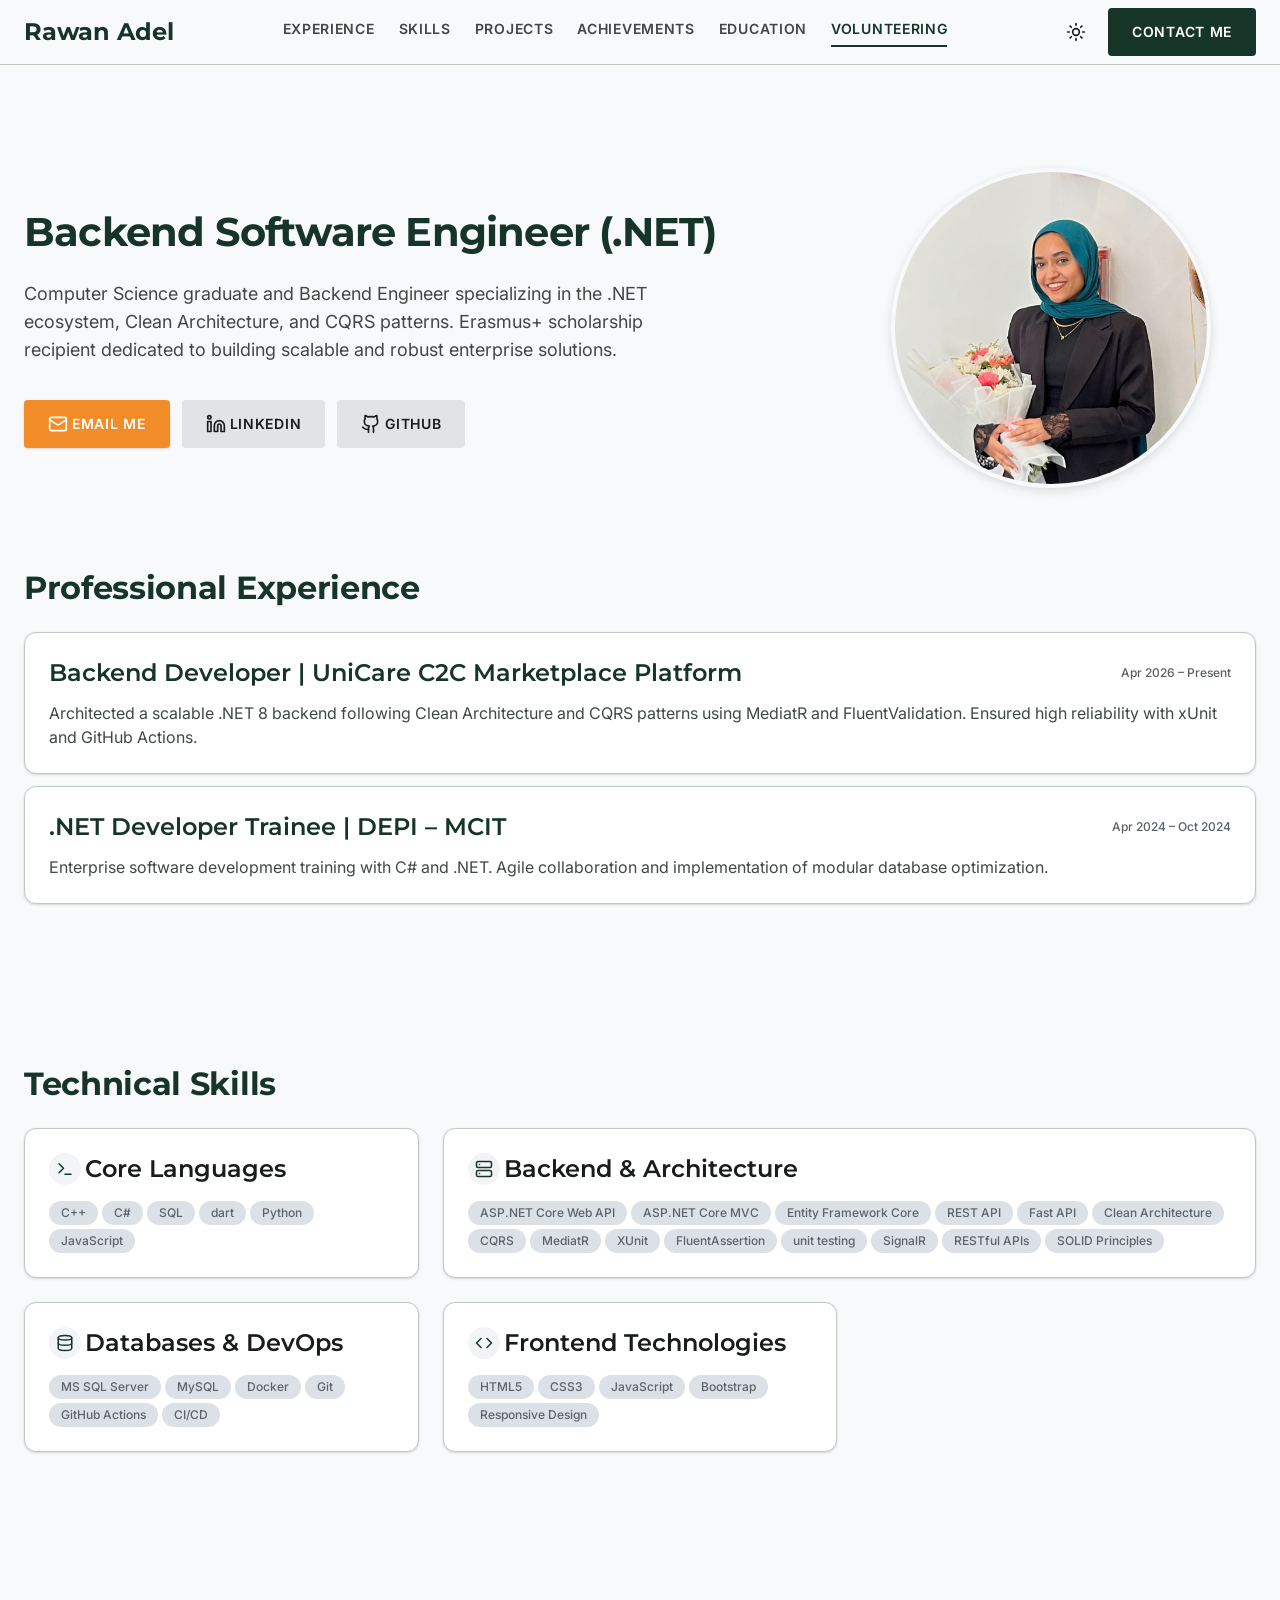
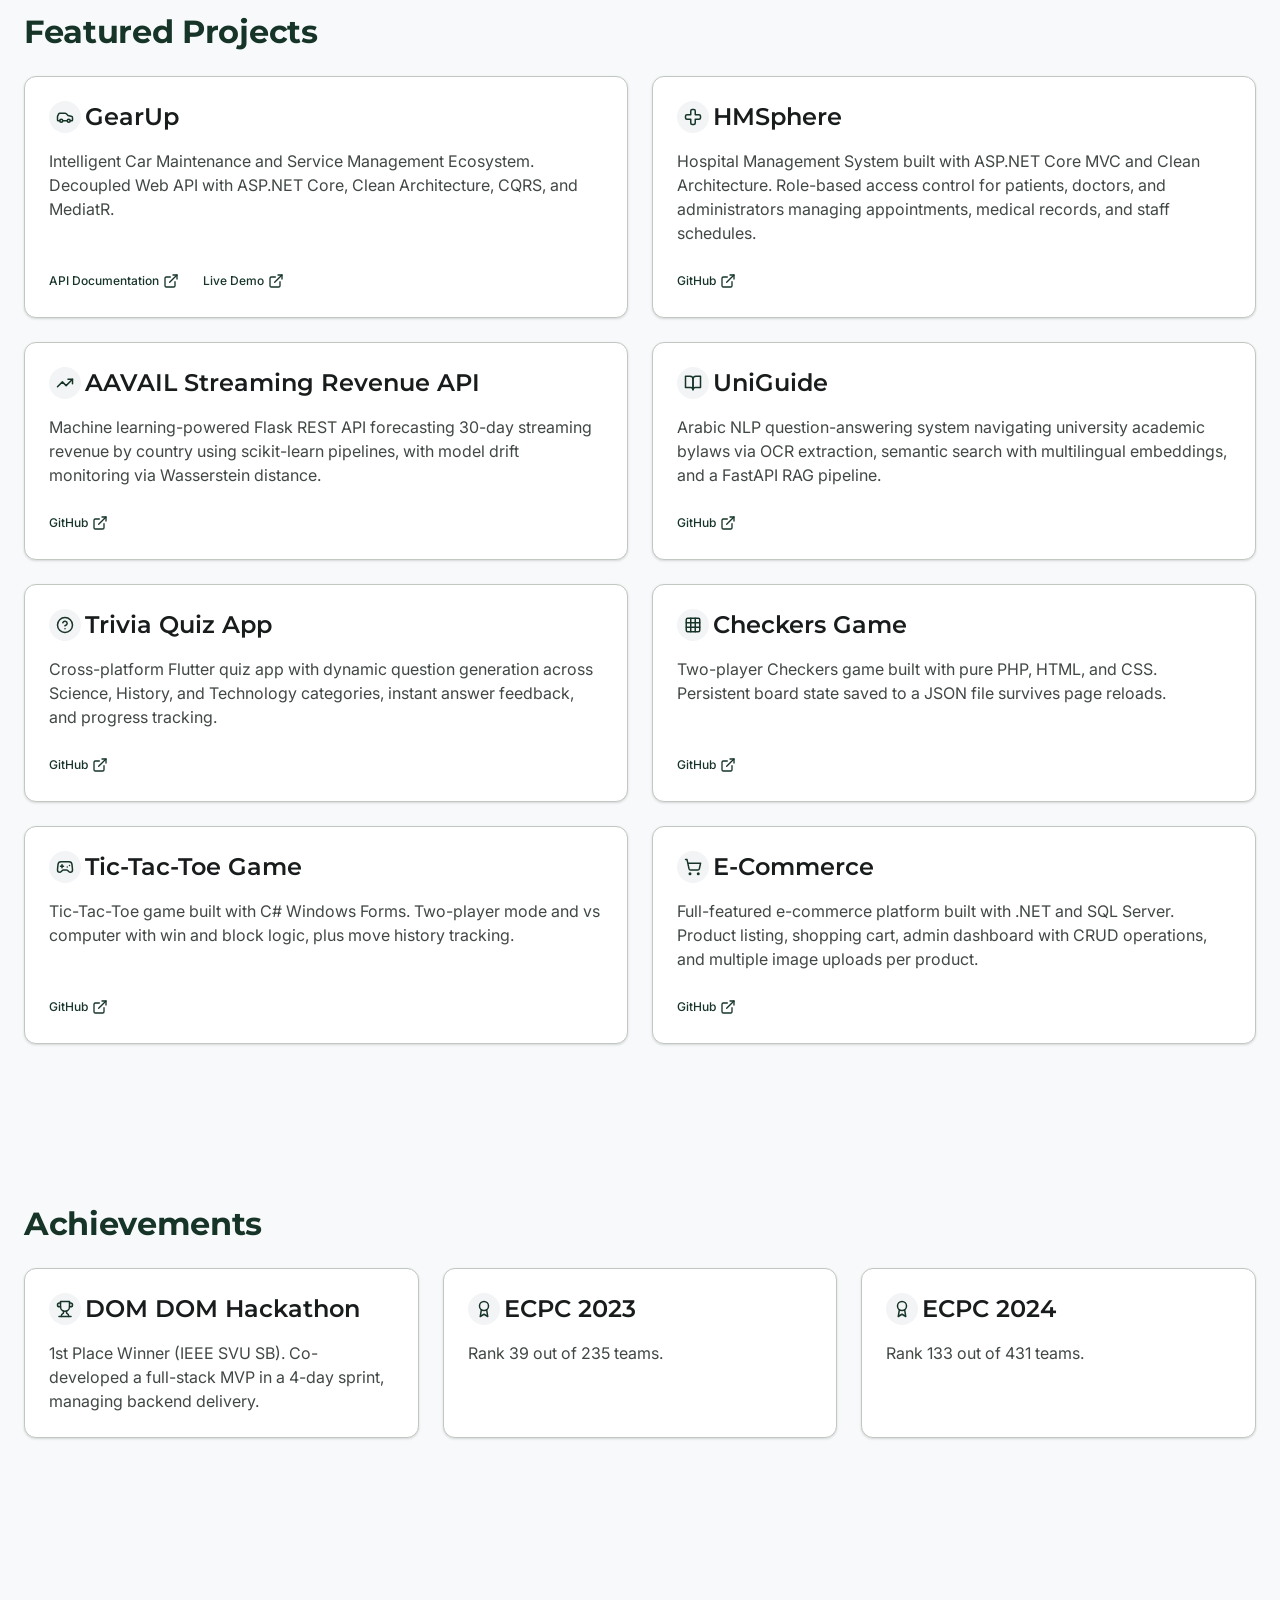
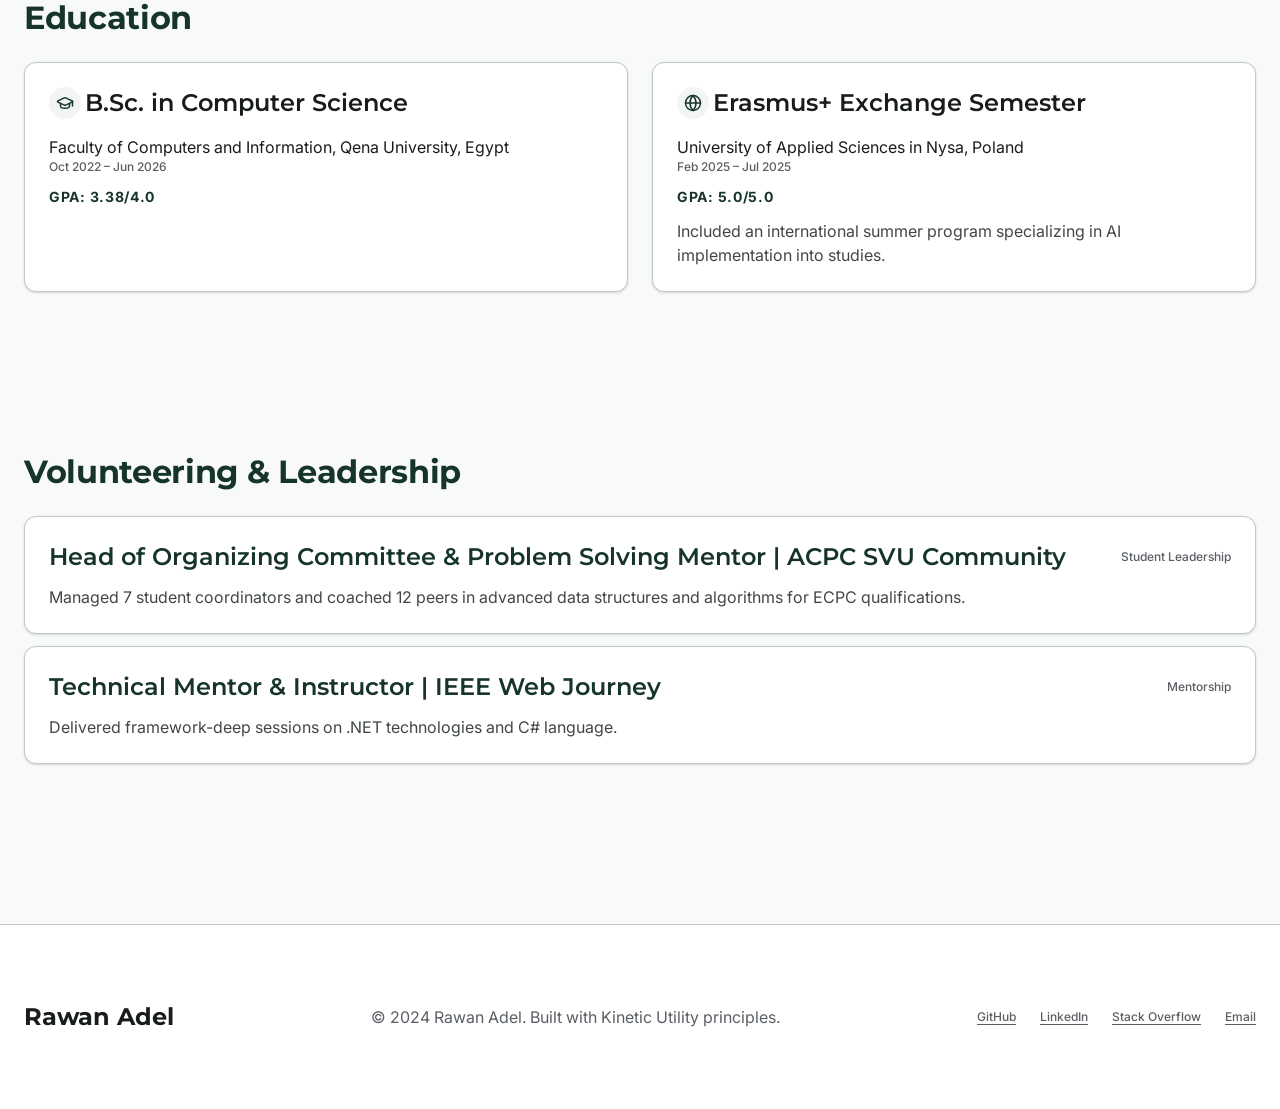
==== index.html @ a64c2edf "Initial commit: Rawan Adel portfolio site" ====
<!DOCTYPE html>
<html lang="en" data-theme="light">
<head>
  <meta charset="utf-8">
  <meta name="viewport" content="width=device-width, initial-scale=1.0">
  <title>Rawan Adel | Backend Software Engineer (.NET)</title>
  <meta name="description" content="Portfolio of Rawan Adel, Backend Software Engineer specializing in the .NET ecosystem, Clean Architecture, and CQRS patterns.">
  <link rel="icon" type="image/svg+xml" href="assets/favicon.svg">
  <link rel="preconnect" href="https://fonts.googleapis.com">
  <link rel="preconnect" href="https://fonts.gstatic.com" crossorigin>
  <link href="https://fonts.googleapis.com/css2?family=Montserrat:wght@500;600;700&family=Inter:wght@400;500;600&display=swap" rel="stylesheet">
  <link rel="stylesheet" href="css/styles.css">
  <script>
    (function () {
      var stored = null;
      try { stored = localStorage.getItem('theme'); } catch (e) {}
      var theme = stored || (window.matchMedia('(prefers-color-scheme: dark)').matches ? 'dark' : 'light');
      document.documentElement.dataset.theme = theme;
    })();
  </script>
</head>
<body>
  <a class="skip-link" href="#main">Skip to content</a>

  <div id="partial-nav"></div>

  <main id="main">
    <div id="partial-hero"></div>
    <div id="partial-experience"></div>
    <div id="partial-skills"></div>
    <div id="partial-projects"></div>
    <div id="partial-achievements"></div>
    <div id="partial-education"></div>
    <div id="partial-volunteering"></div>
  </main>

  <div id="partial-footer"></div>

  <script src="js/main.js"></script>
</body>
</html>
---- css/styles.css ----
:root {
  --surface: #f8f9fa;
  --surface-dim: #d9dadb;
  --surface-bright: #f8f9fa;
  --surface-container-lowest: #ffffff;
  --surface-container-low: #f3f4f5;
  --surface-container: #edeeef;
  --surface-container-high: #e7e8e9;
  --surface-container-highest: #e1e3e4;
  --on-surface: #191c1d;
  --on-surface-variant: #414844;
  --inverse-surface: #2e3132;
  --inverse-on-surface: #f0f1f2;
  --outline: #727974;
  --outline-variant: #c1c8c2;
  --surface-tint: #456556;
  --primary: #163528;
  --on-primary: #ffffff;
  --primary-container: #2d4c3e;
  --on-primary-container: #99bbaa;
  --inverse-primary: #accebc;
  --secondary: #5a5f65;
  --on-secondary: #ffffff;
  --secondary-container: #dce0e7;
  --on-secondary-container: #5e6369;
  --tertiary: #4c2600;
  --on-tertiary: #ffffff;
  --tertiary-container: #6d3800;
  --on-tertiary-container: #ff9c42;
  --error: #ba1a1a;
  --on-error: #ffffff;
  --error-container: #ffdad6;
  --on-error-container: #93000a;
  --primary-fixed: #c7ebd7;
  --primary-fixed-dim: #accebc;
  --on-primary-fixed: #012115;
  --on-primary-fixed-variant: #2e4d3f;
  --secondary-fixed: #dee3e9;
  --secondary-fixed-dim: #c2c7cd;
  --on-secondary-fixed: #171c21;
  --on-secondary-fixed-variant: #42474d;
  --tertiary-fixed: #ffdcc3;
  --tertiary-fixed-dim: #ffb77d;
  --on-tertiary-fixed: #2f1500;
  --on-tertiary-fixed-variant: #6e3900;
  --background: #f8f9fa;
  --on-background: #191c1d;
  --surface-variant: #e1e3e4;
  --accent: #f28c28;

  --font-headline: "Montserrat", "Segoe UI", system-ui, sans-serif;
  --font-body: "Inter", "Segoe UI", system-ui, sans-serif;

  --text-headline-xl: 40px;
  --text-headline-lg: 32px;
  --text-headline-lg-mobile: 28px;
  --text-headline-md: 24px;
  --text-body-lg: 18px;
  --text-body-md: 16px;
  --text-label-md: 14px;
  --text-label-sm: 12px;

  --radius-sm: 0.25rem;
  --radius-md: 0.75rem;
  --radius-lg: 1rem;
  --radius-xl: 1.5rem;
  --radius-full: 9999px;

  --sp-xs: 4px;
  --sp-sm: 12px;
  --sp-md: 24px;
  --sp-lg: 48px;
  --sp-xl: 80px;
  --container-max: 1280px;
  --gutter: 24px;
  --margin-mobile: 16px;
  --nav-height: 64px;

  --shadow-sm: 0 1px 2px rgba(25, 28, 29, 0.06), 0 1px 3px rgba(25, 28, 29, 0.1);
  --shadow-md: 0 4px 12px rgba(25, 28, 29, 0.08), 0 2px 6px rgba(25, 28, 29, 0.06);
  --shadow-lg: 0 12px 32px rgba(25, 28, 29, 0.14);
}

[data-theme="dark"] {
  --surface: #121413;
  --surface-dim: #0b0d0c;
  --surface-bright: #383a39;
  --surface-container-lowest: #0d0f0e;
  --surface-container-low: #1a1c1b;
  --surface-container: #1e2120;
  --surface-container-high: #282b2a;
  --surface-container-highest: #333635;
  --on-surface: #e0e3df;
  --on-surface-variant: #c1cac4;
  --inverse-surface: #e0e3df;
  --inverse-on-surface: #2e3132;
  --outline: #8b938d;
  --outline-variant: #424b45;
  --surface-tint: #accebc;
  --primary: #accebc;
  --on-primary: #1b3628;
  --primary-container: #2d4c3e;
  --on-primary-container: #accebc;
  --inverse-primary: #163528;
  --secondary: #c2c7cd;
  --on-secondary: #2c3137;
  --secondary-container: #42474d;
  --on-secondary-container: #dee3e9;
  --tertiary: #ffb77d;
  --on-tertiary: #482008;
  --tertiary-container: #6d3800;
  --on-tertiary-container: #ff9c42;
  --error: #ffb4ab;
  --on-error: #690005;
  --error-container: #93000a;
  --on-error-container: #ffdad6;
  --primary-fixed: #c7ebd7;
  --primary-fixed-dim: #accebc;
  --on-primary-fixed: #012115;
  --on-primary-fixed-variant: #2e4d3f;
  --secondary-fixed: #dee3e9;
  --secondary-fixed-dim: #c2c7cd;
  --on-secondary-fixed: #171c21;
  --on-secondary-fixed-variant: #42474d;
  --tertiary-fixed: #ffdcc3;
  --tertiary-fixed-dim: #ffb77d;
  --on-tertiary-fixed: #2f1500;
  --on-tertiary-fixed-variant: #6e3900;
  --background: #121413;
  --on-background: #e0e3df;
  --surface-variant: #424b45;
  --accent: #f28c28;

  --shadow-sm: 0 1px 2px rgba(0, 0, 0, 0.3);
  --shadow-md: 0 4px 12px rgba(0, 0, 0, 0.35);
  --shadow-lg: 0 12px 32px rgba(0, 0, 0, 0.5);
}

*,
*::before,
*::after {
  box-sizing: border-box;
}

html {
  scroll-behavior: smooth;
  scroll-padding-top: calc(var(--nav-height) + var(--sp-md));
}

body {
  margin: 0;
  padding-top: var(--nav-height);
  font-family: var(--font-body);
  font-size: var(--text-body-md);
  line-height: 24px;
  color: var(--on-background);
  background: var(--background);
  -webkit-font-smoothing: antialiased;
  transition: background-color 0.3s ease, color 0.3s ease;
}

h1, h2, h3, p {
  margin: 0;
}

a {
  color: var(--primary);
}

img, svg {
  display: block;
  max-width: 100%;
}

::selection {
  background: var(--primary);
  color: var(--on-primary);
}

:focus-visible {
  outline: 3px solid var(--primary);
  outline-offset: 2px;
  border-radius: var(--radius-sm);
}

.container {
  width: 100%;
  max-width: var(--container-max);
  margin-inline: auto;
  padding-inline: var(--margin-mobile);
}

@media (min-width: 768px) {
  .container {
    padding-inline: var(--gutter);
  }
}

.section {
  padding-block: var(--sp-xl);
}

.section__title {
  margin-bottom: var(--sp-md);
}

/* Typography utilities */
.headline-xl {
  font-family: var(--font-headline);
  font-size: var(--text-headline-lg-mobile);
  font-weight: 700;
  line-height: 34px;
}

.headline-lg {
  font-family: var(--font-headline);
  font-size: var(--text-headline-lg);
  font-weight: 700;
  line-height: 40px;
  letter-spacing: -0.01em;
}

.headline-md {
  font-family: var(--font-headline);
  font-size: var(--text-headline-md);
  font-weight: 600;
  line-height: 32px;
}

.body-lg {
  font-size: var(--text-body-lg);
  line-height: 28px;
}

.body-md {
  font-size: var(--text-body-md);
  line-height: 24px;
}

.label-md {
  font-size: var(--text-label-md);
  line-height: 20px;
  font-weight: 600;
  letter-spacing: 0.05em;
  text-transform: uppercase;
}

.label-sm {
  font-size: var(--text-label-sm);
  line-height: 16px;
  font-weight: 500;
}

.text-primary {
  color: var(--primary);
}

.text-on-surface-variant {
  color: var(--on-surface-variant);
}

.text-secondary {
  color: var(--secondary);
}

.text-on-surface {
  color: var(--on-surface);
}

@media (min-width: 768px) {
  .headline-xl {
    font-size: var(--text-headline-xl);
    line-height: 48px;
    letter-spacing: -0.02em;
  }
}

/* Buttons */
.btn {
  display: inline-flex;
  align-items: center;
  justify-content: center;
  gap: var(--sp-xs);
  height: 48px;
  padding: 0 var(--sp-md);
  border: none;
  border-radius: var(--radius-sm);
  font-size: var(--text-label-md);
  line-height: 20px;
  font-weight: 600;
  letter-spacing: 0.05em;
  text-transform: uppercase;
  text-decoration: none;
  cursor: pointer;
  transition: opacity 0.2s ease, background-color 0.2s ease, box-shadow 0.2s ease;
}

.btn:hover {
  opacity: 0.9;
}

.btn:active {
  opacity: 1;
}

.btn--accent {
  background: var(--accent);
  color: #ffffff;
  box-shadow: var(--shadow-sm);
}

.btn--primary {
  background: var(--primary);
  color: var(--on-primary);
}

.btn--ghost {
  background: var(--surface-container-highest);
  color: var(--on-surface);
}

.btn--ghost:hover {
  opacity: 1;
  background: var(--outline-variant);
}

.btn .icon {
  width: 20px;
  height: 20px;
}

/* Navigation */
.nav {
  position: fixed;
  inset: 0 0 auto 0;
  z-index: 50;
  background: var(--surface);
  border-bottom: 1px solid var(--outline-variant);
}

.nav__inner {
  display: flex;
  align-items: center;
  justify-content: space-between;
  height: var(--nav-height);
  gap: var(--sp-md);
}

.nav__brand {
  font-family: var(--font-headline);
  font-size: var(--text-headline-md);
  font-weight: 700;
  color: var(--primary);
  text-decoration: none;
  white-space: nowrap;
}

.nav__links {
  display: flex;
  gap: var(--sp-md);
}

.nav__links a {
  padding-bottom: var(--sp-xs);
  border-bottom: 2px solid transparent;
  color: var(--on-surface-variant);
  text-decoration: none;
  font-size: var(--text-label-md);
  font-weight: 600;
  letter-spacing: 0.05em;
  text-transform: uppercase;
  transition: color 0.2s ease, border-color 0.2s ease;
}

.nav__links a:hover,
.nav__links a.is-active {
  color: var(--primary);
  border-color: var(--primary);
}

.nav__actions {
  display: flex;
  align-items: center;
  gap: var(--sp-sm);
}

.nav__contact {
  display: none;
  height: 40px;
}

.icon-btn {
  display: inline-flex;
  align-items: center;
  justify-content: center;
  width: 40px;
  height: 40px;
  border: none;
  border-radius: var(--radius-full);
  background: transparent;
  color: var(--on-surface);
  cursor: pointer;
  transition: background-color 0.2s ease;
}

.icon-btn:hover {
  background: var(--surface-container-low);
}

.icon-btn .icon {
  width: 20px;
  height: 20px;
}

.nav__toggle {
  display: inline-flex;
}

.theme-toggle .icon--moon {
  display: none;
}

[data-theme="dark"] .theme-toggle .icon--moon {
  display: block;
}

[data-theme="dark"] .theme-toggle .icon--sun {
  display: none;
}

@media (max-width: 767.98px) {
  .nav__links {
    position: fixed;
    top: var(--nav-height);
    right: 0;
    bottom: 0;
    z-index: 40;
    flex-direction: column;
    gap: var(--sp-sm);
    width: min(80vw, 320px);
    padding: var(--sp-md);
    background: var(--surface);
    box-shadow: var(--shadow-lg);
    transform: translateX(100%);
    transition: transform 0.3s ease;
  }

  .nav--open .nav__links {
    transform: translateX(0);
  }

  .nav__links a {
    padding: var(--sp-sm) var(--sp-sm);
    border-bottom: none;
    border-left: 3px solid transparent;
  }

  .nav__links a.is-active {
    border-left-color: var(--primary);
  }
}

@media (min-width: 768px) {
  .nav__toggle {
    display: none;
  }

  .nav__contact {
    display: inline-flex;
  }
}

@media (min-width: 1024px) {
  .nav__contact {
    height: 48px;
  }
}

/* Skip link */
.skip-link {
  position: absolute;
  top: -100%;
  left: var(--sp-sm);
  z-index: 100;
  padding: var(--sp-sm) var(--sp-md);
  background: var(--primary);
  color: var(--on-primary);
  border-radius: var(--radius-sm);
  text-decoration: none;
  font-weight: 600;
  transition: top 0.2s ease;
}

.skip-link:focus {
  top: var(--sp-sm);
}

/* Hero */
.hero {
  display: flex;
  flex-direction: column;
  align-items: center;
  gap: var(--sp-lg);
  padding-top: var(--sp-md);
}

.hero__content {
  flex: 1;
  display: flex;
  flex-direction: column;
  gap: var(--sp-md);
  align-items: center;
  text-align: center;
}

.hero__intro {
  max-width: 40rem;
}

.hero__actions {
  display: flex;
  flex-wrap: wrap;
  justify-content: center;
  gap: var(--sp-sm);
  padding-top: var(--sp-sm);
}

.hero__media {
  width: 100%;
  display: flex;
  justify-content: center;
}

.hero__avatar {
  width: 256px;
  height: 256px;
  border-radius: 50%;
  border: 4px solid var(--surface);
  background-color: var(--surface-container);
  object-fit: cover;
  box-shadow: var(--shadow-md);
}

@media (min-width: 768px) {
  .hero {
    flex-direction: row;
    align-items: center;
    text-align: left;
  }

  .hero__content {
    align-items: flex-start;
    text-align: left;
  }

  .hero__actions {
    justify-content: flex-start;
  }

  .hero__media {
    width: 33.333%;
  }

  .hero__avatar {
    width: 320px;
    height: 320px;
  }
}

/* Bento grid */
.bento-grid {
  display: grid;
  grid-template-columns: 1fr;
  gap: var(--sp-md);
}

.card {
  display: flex;
  flex-direction: column;
  gap: var(--sp-sm);
  padding: var(--sp-md);
  background: var(--surface-container-lowest);
  border: 1px solid var(--outline-variant);
  border-radius: var(--radius-md);
  box-shadow: var(--shadow-sm);
  transition: box-shadow 0.25s ease, transform 0.25s ease;
}

.card:hover {
  box-shadow: var(--shadow-md);
}

.card__header {
  display: flex;
  align-items: center;
  justify-content: space-between;
  gap: var(--sp-sm);
}

.card__header--stacked {
  flex-direction: column;
  align-items: flex-start;
}

.card__title-row {
  display: flex;
  align-items: center;
  gap: var(--sp-xs);
  margin-bottom: var(--sp-xs);
}

.card__icon {
  display: inline-flex;
  align-items: center;
  justify-content: center;
  width: 32px;
  height: 32px;
  border-radius: var(--radius-full);
  background: var(--surface-container-low);
  color: var(--primary);
  flex-shrink: 0;
}

.card__icon .icon {
  width: 18px;
  height: 18px;
}

.card__meta {
  color: var(--secondary);
}

.card__chips {
  display: flex;
  flex-wrap: wrap;
  gap: var(--sp-xs);
}

.card--span-2 {
  grid-column: span 1;
}

@media (min-width: 768px) {
  .bento-grid {
    grid-template-columns: repeat(2, 1fr);
  }

  .card--span-2 {
    grid-column: span 2;
  }
}

@media (min-width: 1024px) {
  .bento-grid--3 {
    grid-template-columns: repeat(3, 1fr);
  }

  .bento-grid--3 .card--span-2 {
    grid-column: span 2;
  }
}

.chip {
  display: inline-flex;
  align-items: center;
  padding: var(--sp-xs) var(--sp-sm);
  background: var(--secondary-container);
  color: var(--on-secondary-container);
  border-radius: var(--radius-full);
  font-size: var(--text-label-sm);
  font-weight: 500;
  line-height: 16px;
  white-space: nowrap;
}

.stack {
  display: flex;
  flex-direction: column;
  gap: var(--sp-sm);
}

.stack--md {
  gap: var(--sp-md);
}

/* Project links */
.project-links {
  display: flex;
  gap: var(--sp-md);
  margin-top: auto;
  padding-top: var(--sp-sm);
}

.project-links a {
  display: inline-flex;
  align-items: center;
  gap: var(--sp-xs);
  font-size: var(--text-label-sm);
  font-weight: 500;
  color: var(--primary);
  text-decoration: none;
}

.project-links a:hover {
  text-decoration: underline;
}

.project-links .icon {
  width: 16px;
  height: 16px;
}

/* Footer */
.footer {
  margin-top: var(--sp-xl);
  background: var(--surface-container-lowest);
  border-top: 1px solid var(--outline-variant);
  padding-block: var(--sp-xl);
}

.footer__inner {
  display: flex;
  flex-direction: column;
  align-items: center;
  gap: var(--sp-md);
  text-align: center;
}

.footer__brand {
  font-family: var(--font-headline);
  font-size: var(--text-headline-md);
  font-weight: 700;
  color: var(--on-surface);
}

.footer__links {
  display: flex;
  flex-wrap: wrap;
  justify-content: center;
  gap: var(--sp-md);
}

.footer__links a {
  color: var(--secondary);
  font-size: var(--text-label-sm);
  font-weight: 500;
  text-decoration: underline;
  text-underline-offset: 3px;
  transition: color 0.2s ease;
}

.footer__links a:hover {
  color: var(--primary);
}

@media (min-width: 768px) {
  .footer__inner {
    flex-direction: row;
    justify-content: space-between;
    text-align: left;
  }
}

/* Scroll reveal */
.reveal {
  opacity: 0;
  transform: translateY(24px);
  transition: opacity 0.6s ease, transform 0.6s ease;
}

.reveal.is-visible {
  opacity: 1;
  transform: none;
}

@media (prefers-reduced-motion: reduce) {
  html {
    scroll-behavior: auto;
  }

  .reveal,
  .reveal.is-visible {
    opacity: 1;
    transform: none;
    transition: none;
  }

  *,
  *::before,
  *::after {
    animation-duration: 0.01ms !important;
    animation-iteration-count: 1 !important;
    transition-duration: 0.01ms !important;
  }
}
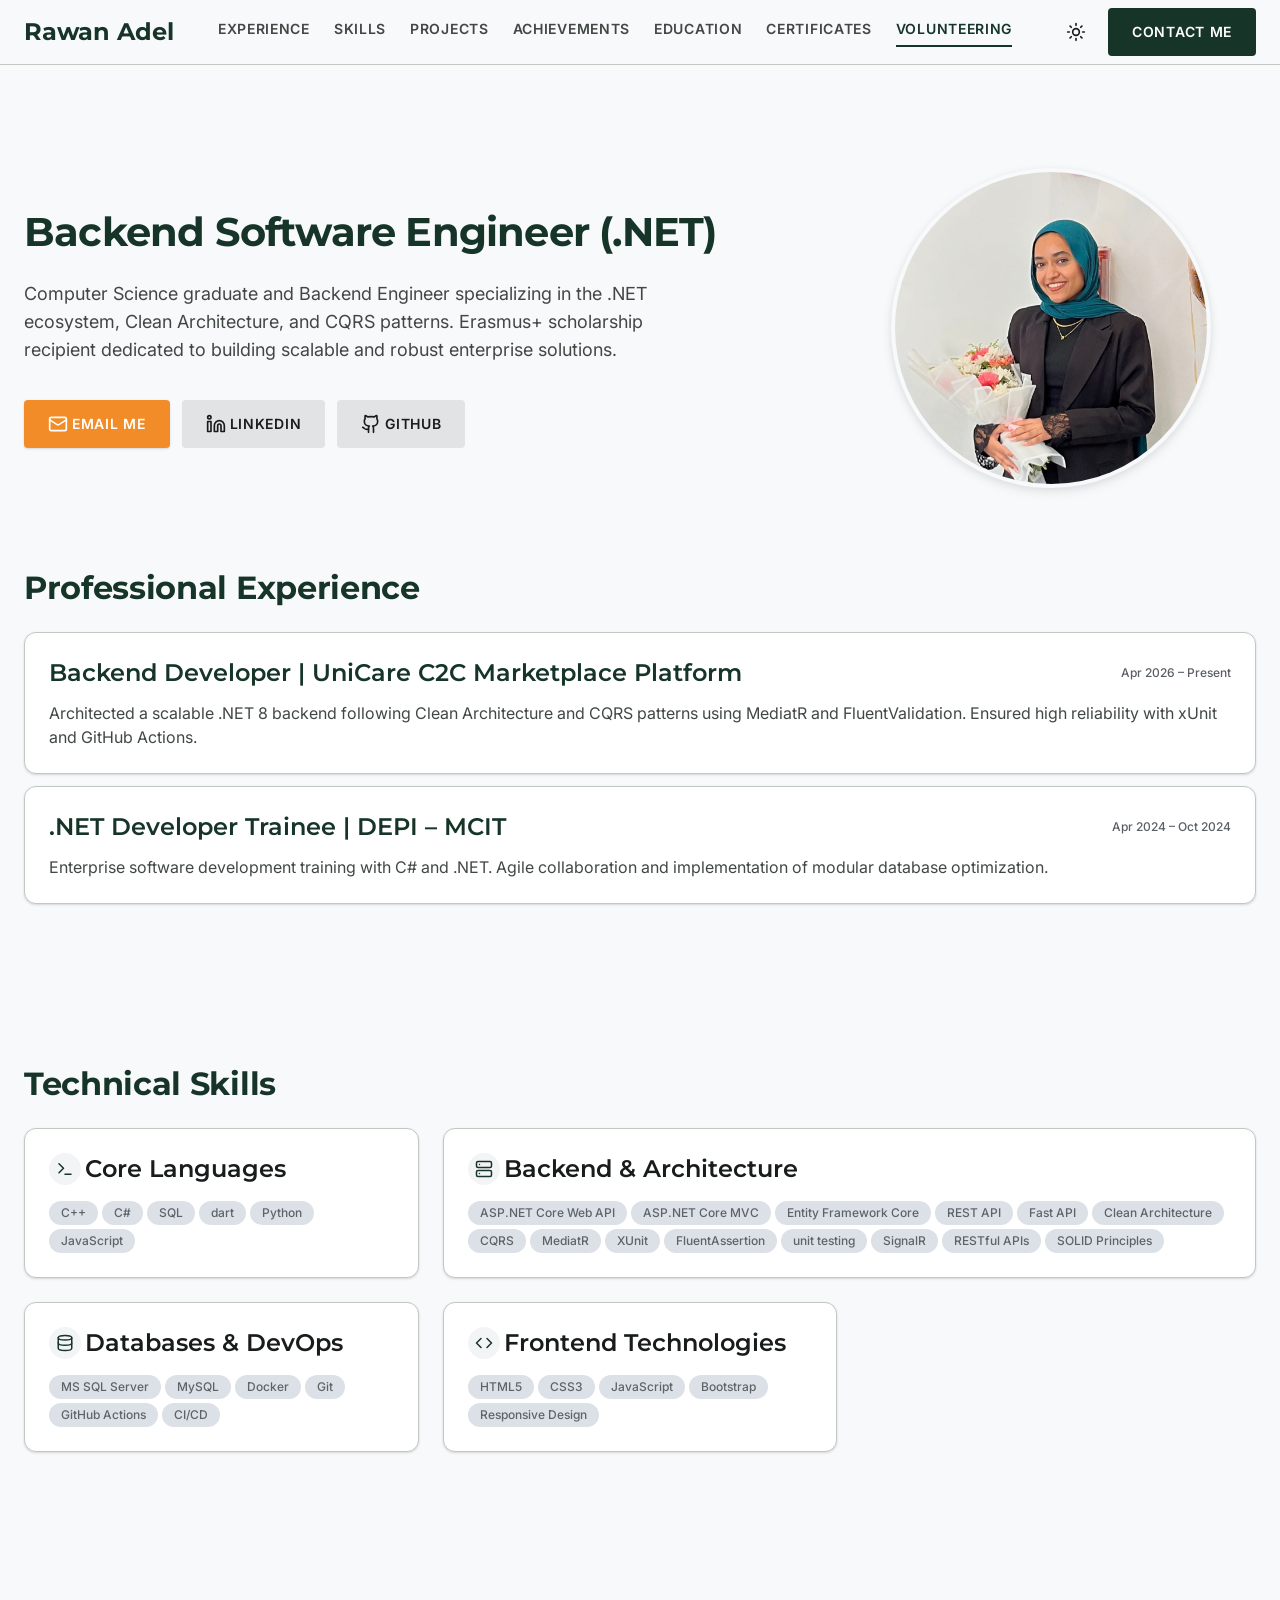
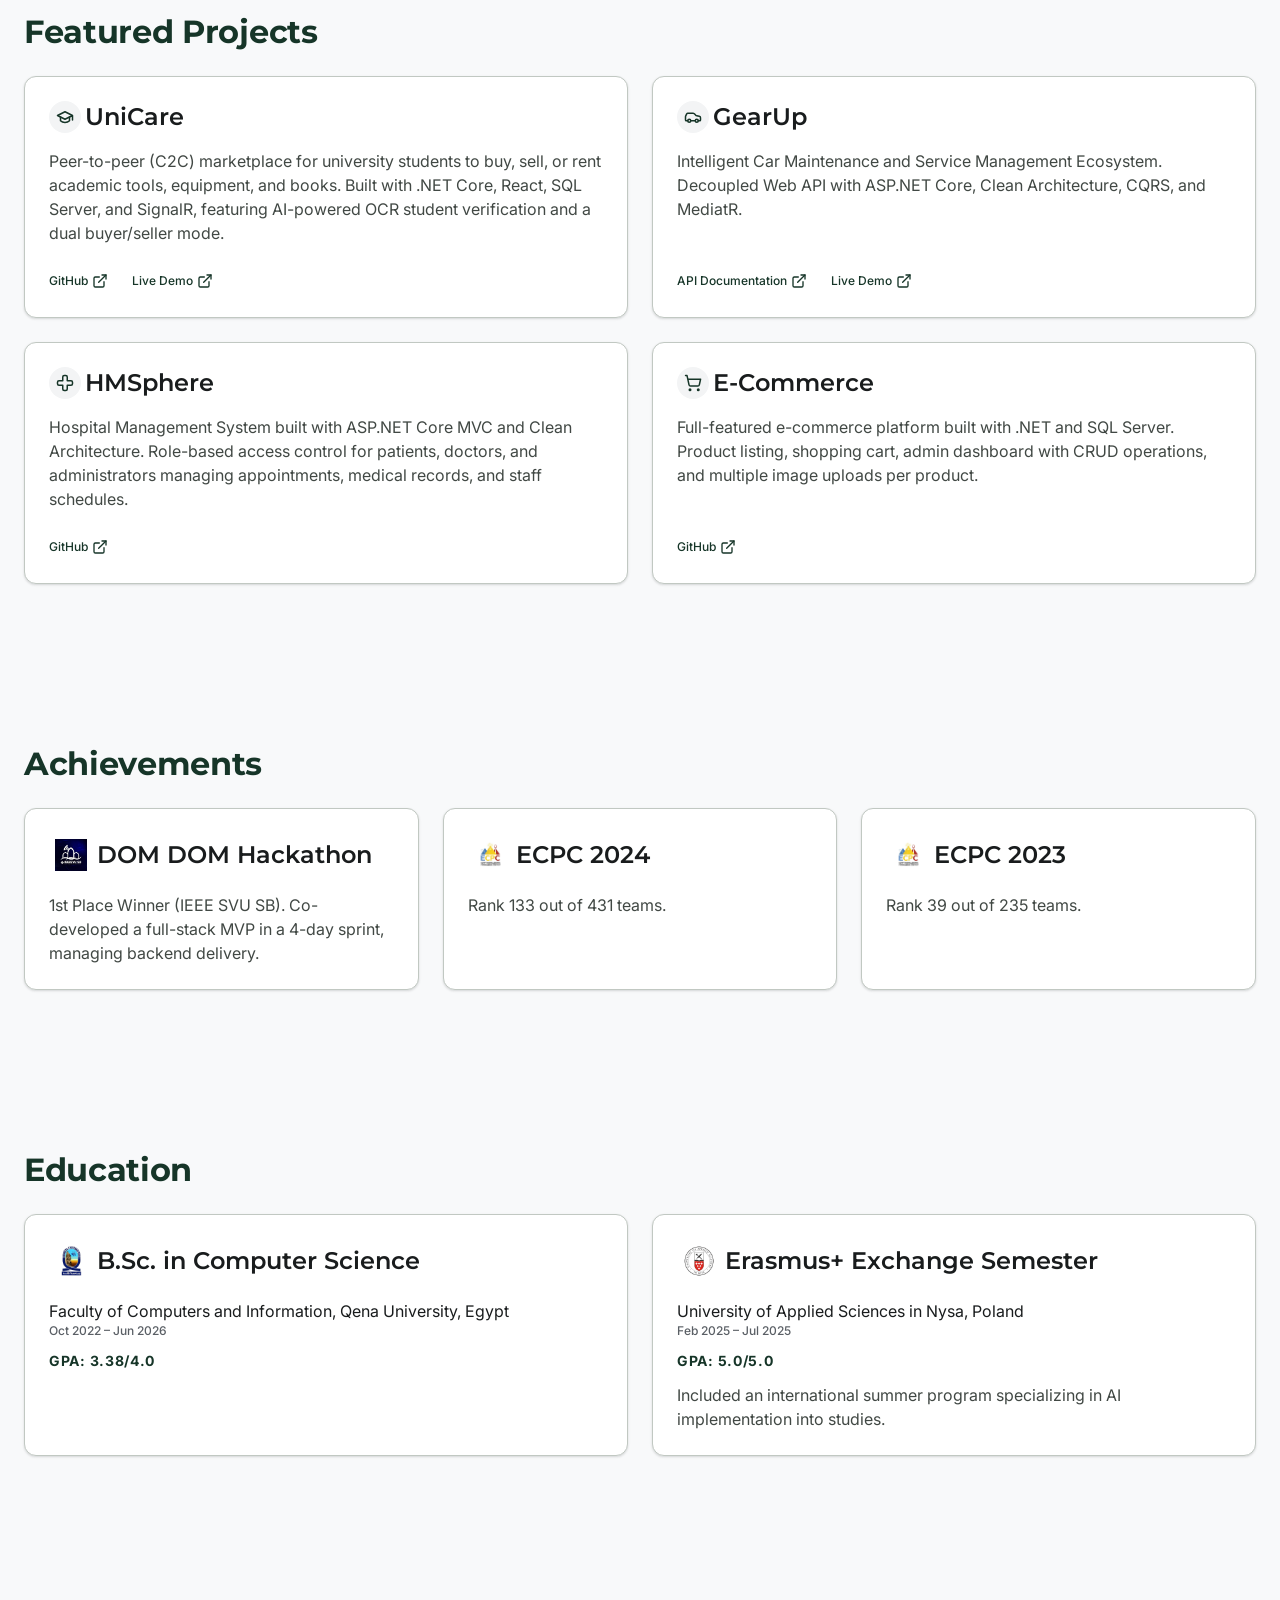
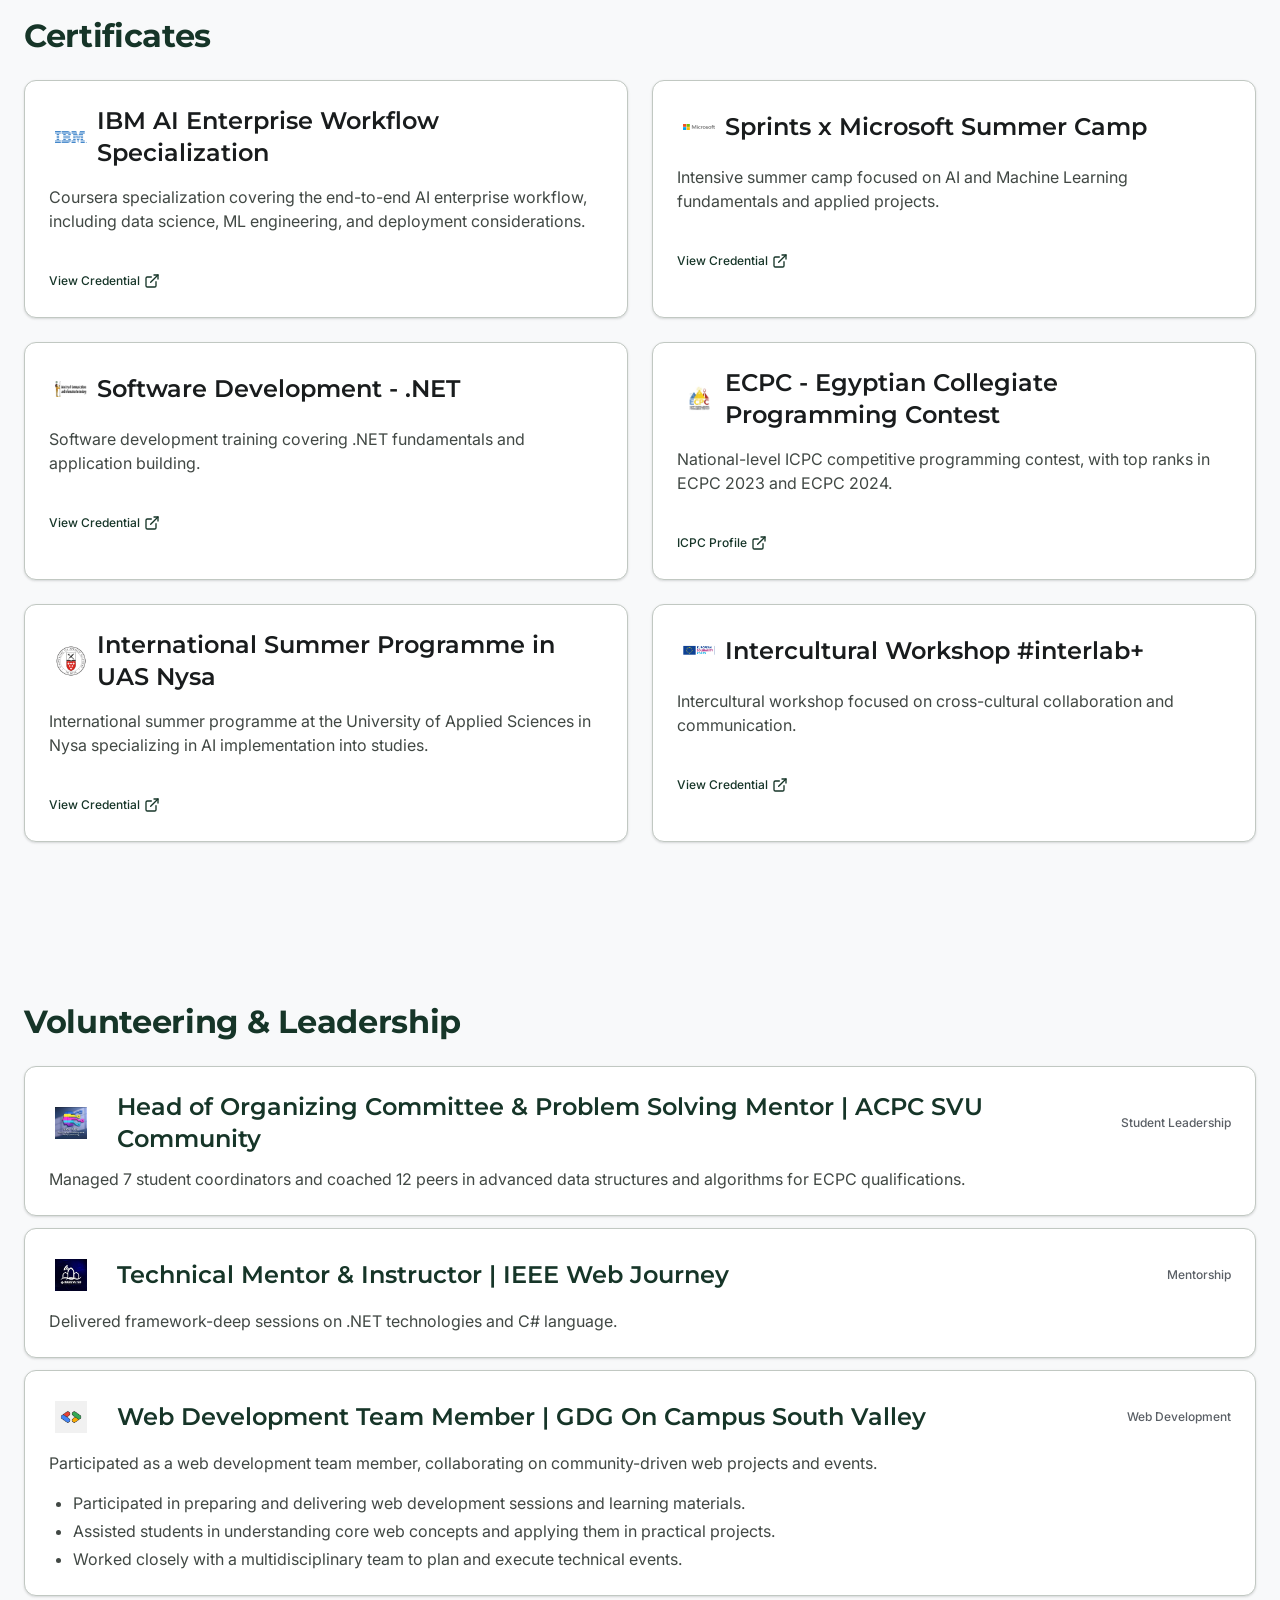
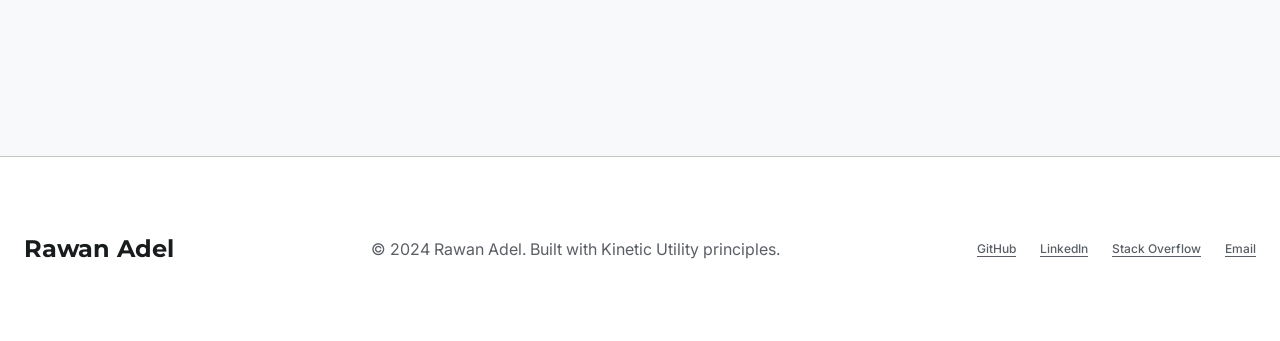
==== commit 15dad453: "Add certificates section with logos and credentials" ====
--- a/index.html
+++ b/index.html
@@ -14,7 +14,7 @@
     (function () {
       var stored = null;
       try { stored = localStorage.getItem('theme'); } catch (e) {}
-      var theme = stored || (window.matchMedia('(prefers-color-scheme: dark)').matches ? 'dark' : 'light');
+      var theme = stored || 'light';
       document.documentElement.dataset.theme = theme;
     })();
   </script>
@@ -31,6 +31,7 @@
     <div id="partial-projects"></div>
     <div id="partial-achievements"></div>
     <div id="partial-education"></div>
+    <div id="partial-certificates"></div>
     <div id="partial-volunteering"></div>
   </main>
 
--- a/css/styles.css
+++ b/css/styles.css
@@ -597,6 +597,14 @@
   gap: var(--sp-sm);
 }
 
+.card__header .card__logo {
+  margin-right: var(--sp-sm);
+}
+
+.card__header h3 {
+  flex: 1;
+}
+
 .card__header--stacked {
   flex-direction: column;
   align-items: flex-start;
@@ -624,6 +632,16 @@
 .card__icon .icon {
   width: 18px;
   height: 18px;
+}
+
+.card__logo {
+  width: 44px;
+  height: 44px;
+  object-fit: contain;
+  padding: 6px;
+  background: #fff;
+  border-radius: var(--radius-sm);
+  flex-shrink: 0;
 }
 
 .card__meta {
@@ -673,6 +691,14 @@
   white-space: nowrap;
 }
 
+.list {
+  margin: var(--sp-xs) 0 0;
+  padding-left: var(--sp-md);
+  display: flex;
+  flex-direction: column;
+  gap: var(--sp-xs);
+}
+
 .stack {
   display: flex;
   flex-direction: column;
